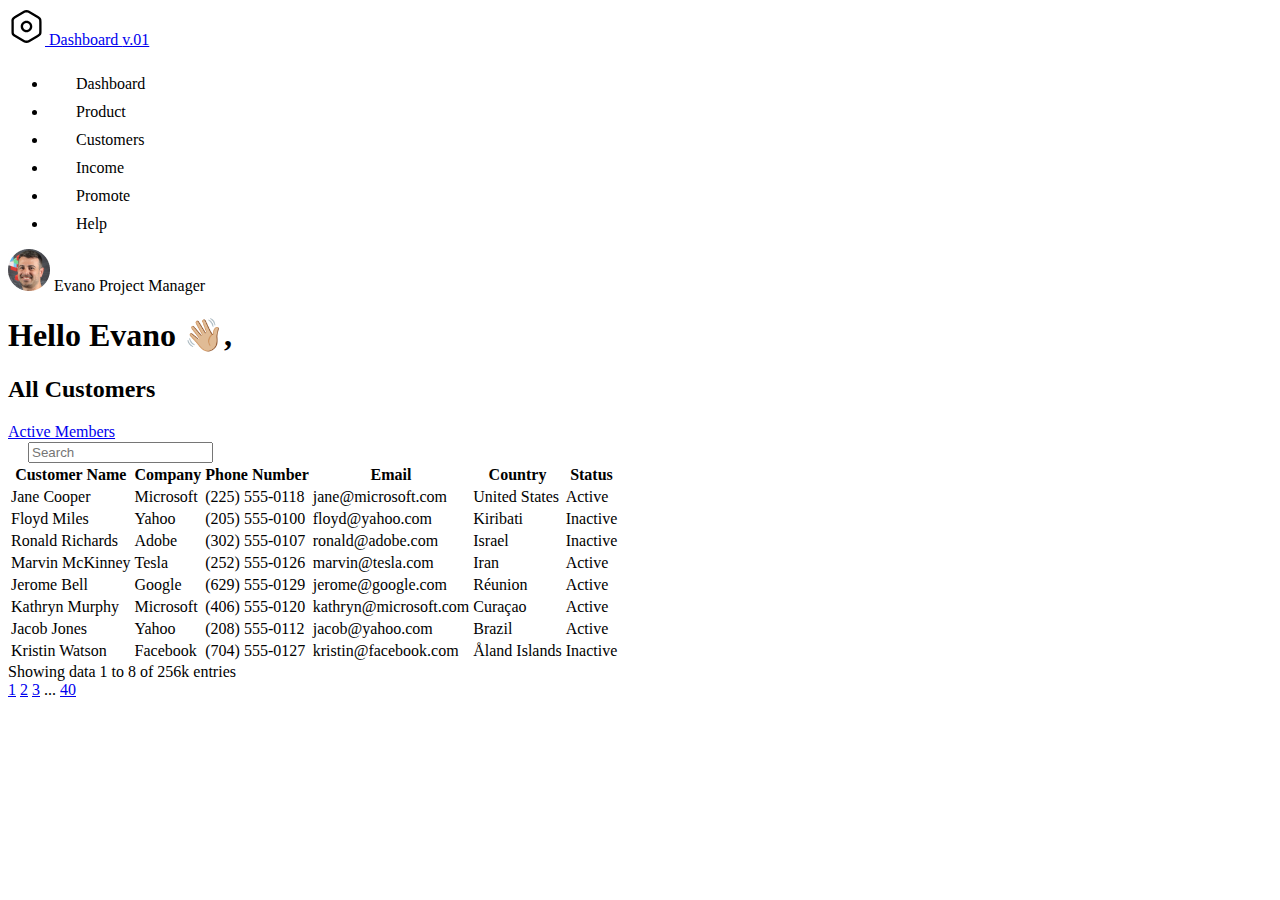
==== index.html @ 255f63c9 "add" ====
<!DOCTYPE html>
<html lang="en">
<head>
    <meta charset="UTF-8">
    <meta http-equiv="X-UA-Compatible" content="IE=edge">
    <meta name="viewport" content="width=device-width, initial-scale=1.0">
    <title>CRM Dashboard</title>
    <link rel="stylesheet" href="styles.css">
</head>
<body>
    <div class="dashboard-container">
       <!-- Sidebar -->
        <aside class="sidebar">

            <a class="sidebar" href="./index.html">
                <svg class="sidebar-svg" width="37" height="37">
                    <use href="./images/icons.svg#icon-setting"></use>
                </svg>                               
                Dashboard
                <span class="sidebar-accent">v.01</span>
            </a>

            <ul class="sidebar__menu">
                <li class="sidebar__menu-item">
                    <svg class="sidebar__menu-item-svg" width="24" height="24">
                        <use href="./images/icons.svg#icon-key-square"></use>
                    </svg>
                    Dashboard
                </li>
                
                <li class="sidebar__menu-item">
                    <svg class="sidebar__menu-item-svg" width="24" height="24">
                        <use href="./images/icons.svg#icon-d-square"></use>
                    </svg>
                    Product
                    <svg class="sidebar__menu-item-svg-right" width="16" height="16">
                        <use href="./images/icons.svg#icon-chevron-right"></use>
                    </svg>
                </li>

                <li class="sidebar__menu-item">
                    <svg class="sidebar__menu-item-svg" width="24" height="24">
                        <use href="./images/icons.svg#icon-user-square"></use>
                    </svg>
                    Customers
                    <svg class="sidebar__menu-item-svg-right" width="16" height="16">
                        <use href="./images/icons.svg#icon-chevron-right"></use>
                    </svg>
                </li>

                <li class="sidebar__menu-item">
                    <svg class="sidebar__menu-item-svg" width="24" height="24">
                        <use href="./images/icons.svg#icon-wallet-money"></use>
                    </svg>
                    Income
                    <svg class="sidebar__menu-item-svg-right" width="16" height="16">
                        <use href="./images/icons.svg#icon-chevron-right"></use>
                    </svg>
                </li>

                <li class="sidebar__menu-item">
                    <svg class="sidebar__menu-item-svg" width="24" height="24">
                        <use href="./images/icons.svg#icon-discount-shape"></use>
                    </svg>
                    Promote
                    <svg class="sidebar__menu-item-svg-right" width="16" height="16">
                        <use href="./images/icons.svg#icon-chevron-right"></use>
                    </svg>
                </li>

                <li class="sidebar__menu-item">
                    <svg class="sidebar__menu-item-svg" width="24" height="24">
                        <use href="./images/icons.svg#icon-message-question"></use>
                    </svg>
                    Help
                    <svg class="sidebar__menu-item-svg-right" width="16" height="16">
                        <use href="./images/icons.svg#icon-chevron-right"></use>
                    </svg>
                </li>
            </ul>
        </nav>

        <div class="sidebar__footer">
            <img src="./images/Ellipse.jpg" alt="Project Manager Evano">
            <span class="sidebar__footer-text">Evano</span>
            <span class="sidebar__footer-role">Project Manager</span>
        </div>
    </aside>

    <main class="main-content">
          <h1 class="main-content__title">Hello Evano 👋🏼,</h1>

          <section class="customers">
            <div class="customers__header">
              <h2 class="customers__header-title">All Customers</h2>
              <a href="#" class="customers__header-link">Active Members</a>
              <div class="customers__header-input-wrapper">
                <svg class="customers__header-input-svg" width="16" height="16">
                  <use href="./images/icons.svg#icon-search"></use>
                </svg>
                <input class="customers__header-input" type="text" placeholder="Search" />
              </div>
              
              
             
            </div>

            <table class="customers__table">
                <thead>
                    <tr>
                      <th>Customer Name</th>
                      <th>Company</th>
                      <th>Phone Number</th>
                      <th>Email</th>
                      <th>Country</th>
                      <th>Status</th>
                    </tr>
                </thead>
                <tbody>
                  <tr>
                    <td>Jane Cooper</td>
                    <td>Microsoft</td>
                    <td>(225) 555-0118</td>
                    <td>jane@microsoft.com</td>
                    <td>United States</td>
                    <td><span class="status status--active">Active</span></td>
                  </tr>
                  <tr>
                    <td>Floyd Miles</td>
                    <td>Yahoo</td>
                    <td>(205) 555-0100</td>
                    <td>floyd@yahoo.com</td>
                    <td>Kiribati</td>
                    <td><span class="status status--inactive">Inactive</span></td>
                  </tr>
                  <tr>
                    <td>Ronald Richards</td>
                    <td>Adobe</td>
                    <td>(302) 555-0107</td>
                    <td>ronald@adobe.com</td>
                    <td>Israel</td>
                    <td><span class="status status--inactive">Inactive</span></td>
                  </tr>
                  <tr>
                    <td>Marvin McKinney</td>
                    <td>Tesla</td>
                    <td>(252) 555-0126</td>
                    <td>marvin@tesla.com</td>
                    <td>Iran</td>
                    <td><span class="status status--active">Active</span></td>
                  </tr>
                  <tr>
                    <td>Jerome Bell</td>
                    <td>Google</td>
                    <td>(629) 555-0129</td>
                    <td>jerome@google.com</td>
                    <td>Réunion</td>
                    <td><span class="status status--active">Active</span></td>
                  </tr>
                  <tr>
                    <td>Kathryn Murphy</td>
                    <td>Microsoft</td>
                    <td>(406) 555-0120</td>
                    <td>kathryn@microsoft.com</td>
                    <td>Curaçao</td>
                    <td><span class="status status--active">Active</span></td>
                  </tr>
                  <tr>
                    <td>Jacob Jones</td>
                    <td>Yahoo</td>
                    <td>(208) 555-0112</td>
                    <td>jacob@yahoo.com</td>
                    <td>Brazil</td>
                    <td><span class="status status--active">Active</span></td>
                  </tr>
                  <tr>
                    <td>Kristin Watson</td>
                    <td>Facebook</td>
                    <td>(704) 555-0127</td>
                    <td>kristin@facebook.com</td>
                    <td>Åland Islands</td>
                    <td><span class="status status--active">Inactive</span></td>
                  </tr>
                    
                </tbody>
              </table>

              <div class="customers__pagination">
                <span>Showing data 1 to 8 of 256k entries</span>
                <nav class="pagination">
                    <a href="#" class="pagination__link">1</a>
                    <a href="#" class="pagination__link">2</a>
                    <a href="#" class="pagination__link">3</a>
                    <span>...</span>
                    <a href="#" class="pagination__link">40</a>
                </nav>
              </div>
        </section>
    </main>

    <!-- <script src="script.js"></script> -->
</body>
</html>
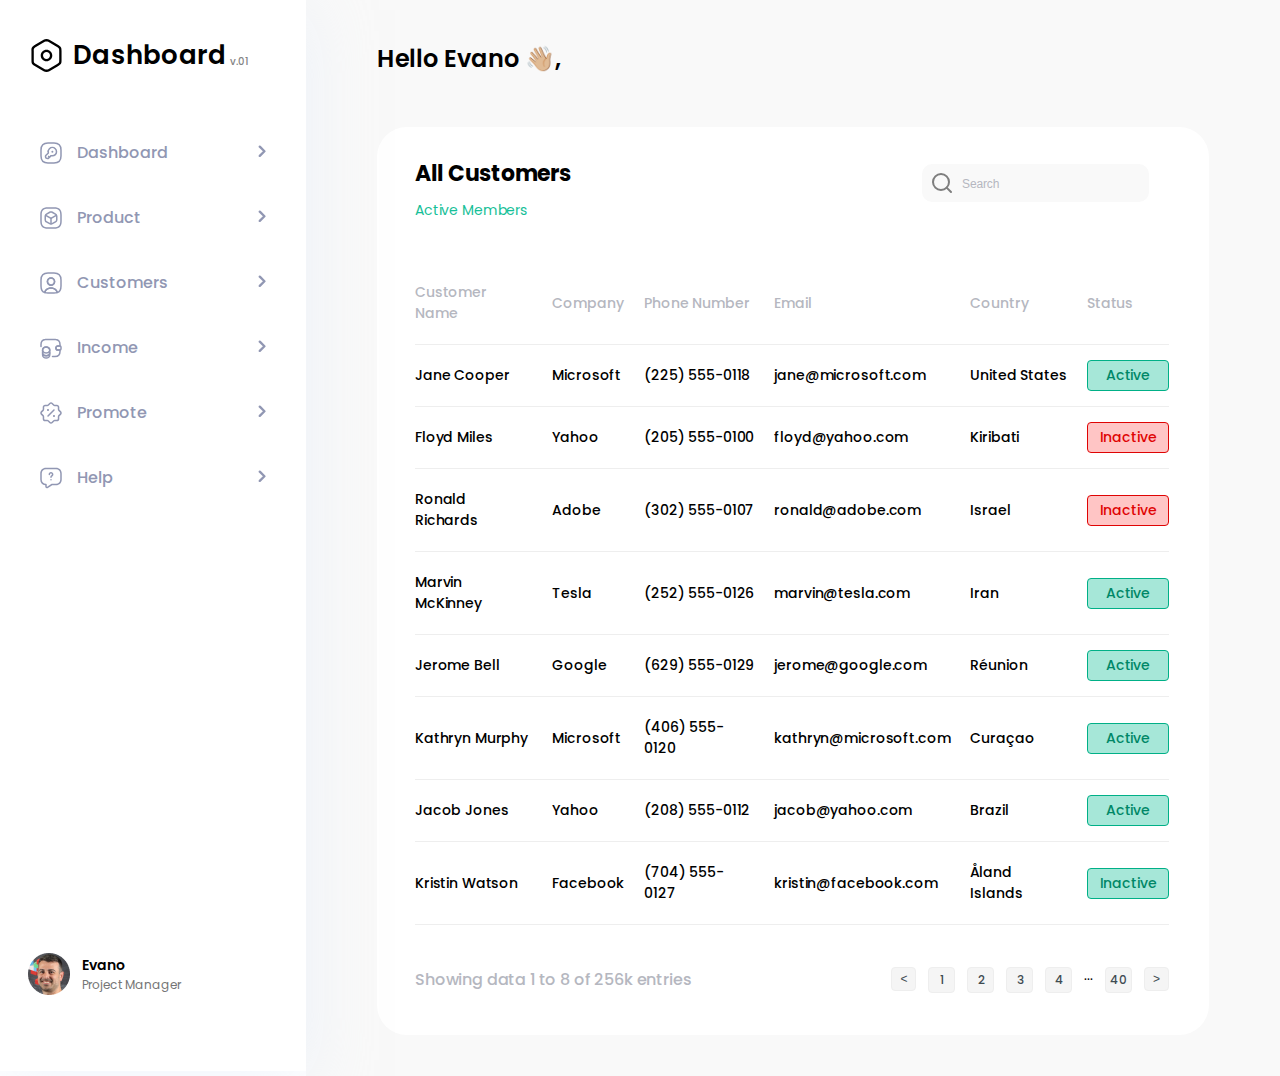
==== commit d3970bf1: "main style and html" ====
--- a/index.html
+++ b/index.html
@@ -4,90 +4,114 @@
     <meta charset="UTF-8">
     <meta http-equiv="X-UA-Compatible" content="IE=edge">
     <meta name="viewport" content="width=device-width, initial-scale=1.0">
+    <link href='https://fonts.googleapis.com/css?family=Poppins' rel='stylesheet'>
     <title>CRM Dashboard</title>
     <link rel="stylesheet" href="styles.css">
 </head>
 <body>
     <div class="dashboard-container">
        <!-- Sidebar -->
-        <aside class="sidebar">
-
-            <a class="sidebar" href="./index.html">
-                <svg class="sidebar-svg" width="37" height="37">
-                    <use href="./images/icons.svg#icon-setting"></use>
-                </svg>                               
+      <aside class="sidebar">
+
+        <a class="sidebar__logo" href="./index.html">
+            <svg class="sidebar__logo-svg" width="37" height="37">
+                <use href="./images/icons.svg#icon-setting"></use>
+            </svg>                               
+            Dashboard
+            <span class="sidebar__logo-accent">v.01</span>
+        </a>
+
+        <ul class="sidebar__menu">
+            <li class="sidebar__menu-item">
+                <svg class="sidebar__menu-item-svg" width="24" height="24">
+                    <use href="./images/icons.svg#icon-key-square"></use>
+                </svg>
                 Dashboard
-                <span class="sidebar-accent">v.01</span>
-            </a>
-
-            <ul class="sidebar__menu">
-                <li class="sidebar__menu-item">
-                    <svg class="sidebar__menu-item-svg" width="24" height="24">
-                        <use href="./images/icons.svg#icon-key-square"></use>
-                    </svg>
-                    Dashboard
-                </li>
-                
-                <li class="sidebar__menu-item">
-                    <svg class="sidebar__menu-item-svg" width="24" height="24">
-                        <use href="./images/icons.svg#icon-d-square"></use>
-                    </svg>
-                    Product
-                    <svg class="sidebar__menu-item-svg-right" width="16" height="16">
-                        <use href="./images/icons.svg#icon-chevron-right"></use>
-                    </svg>
-                </li>
-
-                <li class="sidebar__menu-item">
-                    <svg class="sidebar__menu-item-svg" width="24" height="24">
-                        <use href="./images/icons.svg#icon-user-square"></use>
-                    </svg>
-                    Customers
-                    <svg class="sidebar__menu-item-svg-right" width="16" height="16">
-                        <use href="./images/icons.svg#icon-chevron-right"></use>
-                    </svg>
-                </li>
-
-                <li class="sidebar__menu-item">
-                    <svg class="sidebar__menu-item-svg" width="24" height="24">
-                        <use href="./images/icons.svg#icon-wallet-money"></use>
-                    </svg>
-                    Income
-                    <svg class="sidebar__menu-item-svg-right" width="16" height="16">
-                        <use href="./images/icons.svg#icon-chevron-right"></use>
-                    </svg>
-                </li>
-
-                <li class="sidebar__menu-item">
-                    <svg class="sidebar__menu-item-svg" width="24" height="24">
-                        <use href="./images/icons.svg#icon-discount-shape"></use>
-                    </svg>
-                    Promote
-                    <svg class="sidebar__menu-item-svg-right" width="16" height="16">
-                        <use href="./images/icons.svg#icon-chevron-right"></use>
-                    </svg>
-                </li>
-
-                <li class="sidebar__menu-item">
-                    <svg class="sidebar__menu-item-svg" width="24" height="24">
-                        <use href="./images/icons.svg#icon-message-question"></use>
-                    </svg>
-                    Help
-                    <svg class="sidebar__menu-item-svg-right" width="16" height="16">
-                        <use href="./images/icons.svg#icon-chevron-right"></use>
-                    </svg>
-                </li>
-            </ul>
-        </nav>
-
-        <div class="sidebar__footer">
-            <img src="./images/Ellipse.jpg" alt="Project Manager Evano">
-            <span class="sidebar__footer-text">Evano</span>
-            <span class="sidebar__footer-role">Project Manager</span>
+                <svg class="sidebar__menu-item-svg-right" width="16" height="16">
+                  <use href="./images/icons.svg#icon-chevron-right"></use>
+                </svg>
+            </li>
+            
+            <li class="sidebar__menu-item">
+                <svg class="sidebar__menu-item-svg" width="24" height="24">
+                    <use href="./images/icons.svg#icon-d-square"></use>
+                </svg>
+                Product
+                <svg class="sidebar__menu-item-svg-right" width="16" height="16">
+                    <use href="./images/icons.svg#icon-chevron-right"></use>
+                </svg>
+            </li>
+
+            <li class="sidebar__menu-item">
+                <svg class="sidebar__menu-item-svg" width="24" height="24">
+                    <use href="./images/icons.svg#icon-user-square"></use>
+                </svg>
+                Customers
+                <svg class="sidebar__menu-item-svg-right" width="16" height="16">
+                    <use href="./images/icons.svg#icon-chevron-right"></use>
+                </svg>
+            </li>
+
+            <li class="sidebar__menu-item">
+                <svg class="sidebar__menu-item-svg" width="24" height="24">
+                    <use href="./images/icons.svg#icon-wallet-money"></use>
+                </svg>
+                Income
+                <svg class="sidebar__menu-item-svg-right" width="16" height="16">
+                    <use href="./images/icons.svg#icon-chevron-right"></use>
+                </svg>
+            </li>
+
+            <li class="sidebar__menu-item">
+                <svg class="sidebar__menu-item-svg" width="24" height="24">
+                    <use href="./images/icons.svg#icon-discount-shape"></use>
+                </svg>
+                Promote
+                <svg class="sidebar__menu-item-svg-right" width="16" height="16">
+                    <use href="./images/icons.svg#icon-chevron-right"></use>
+                </svg>
+            </li>
+
+            <li class="sidebar__menu-item">
+                <svg class="sidebar__menu-item-svg" width="24" height="24">
+                    <use href="./images/icons.svg#icon-message-question"></use>
+                </svg>
+                Help
+                <svg class="sidebar__menu-item-svg-right" width="16" height="16">
+                    <use href="./images/icons.svg#icon-chevron-right"></use>
+                </svg>
+            </li>
+        </ul>
+
+        <div class="sidebar__bottom">
+            <img 
+              class="sidebar__bottom-img"
+              srcset="./images/Ellipse.jpg 1x, ./images/Ellipse@2x.jpg 2x"
+              src="./images/Ellipse.jpg" 
+              alt="Project Manager Evano">
+            <div class="sidebar__bottom-text"> 
+              <span class="sidebar__bottom-name">Evano</span>
+              <span class="sidebar__bottom-role">Project Manager</span>
+            </div>
         </div>
-    </aside>
+      </aside>
 
     <main class="main-content">
+      <div class="sidebar__menu-mobile">
+        <button class="hamburger-menu sidebar__toggle" aria-label="Toggle sidebar">
+          <span class="sidebar__toggle-bar"></span>
+          <span class="sidebar__toggle-bar"></span>
+          <span class="sidebar__toggle-bar"></span>
+        </button>
+
+        <!-- <a class="sidebar__logo" href="./index.html">
+          <svg class="sidebar__logo-svg" width="37" height="37">
+              <use href="./images/icons.svg#icon-setting"></use>
+          </svg>                               
+          Dashboard
+          <span class="sidebar__logo-accent">v.01</span>
+        </a> -->
+      </div>
           <h1 class="main-content__title">Hello Evano 👋🏼,</h1>
 
           <section class="customers">
@@ -95,14 +119,11 @@
               <h2 class="customers__header-title">All Customers</h2>
               <a href="#" class="customers__header-link">Active Members</a>
               <div class="customers__header-input-wrapper">
-                <svg class="customers__header-input-svg" width="16" height="16">
+                <svg class="customers__header-input-svg" width="24" height="24">
                   <use href="./images/icons.svg#icon-search"></use>
                 </svg>
                 <input class="customers__header-input" type="text" placeholder="Search" />
               </div>
-              
-              
-             
             </div>
 
             <table class="customers__table">
@@ -179,25 +200,27 @@
                     <td>(704) 555-0127</td>
                     <td>kristin@facebook.com</td>
                     <td>Åland Islands</td>
-                    <td><span class="status status--active">Inactive</span></td>
-                  </tr>
-                    
+                    <td><span class="status status--active">Inactive</button></td>
+                  </tr>
                 </tbody>
               </table>
 
               <div class="customers__pagination">
                 <span>Showing data 1 to 8 of 256k entries</span>
                 <nav class="pagination">
+                  <button class="pagination__link">&lt;</button>
                     <a href="#" class="pagination__link">1</a>
                     <a href="#" class="pagination__link">2</a>
                     <a href="#" class="pagination__link">3</a>
-                    <span>...</span>
+                    <a href="#" class="pagination__link">4</a>
+                    <span class="pagination__link-middle">...</span>
                     <a href="#" class="pagination__link">40</a>
+                    <button class="pagination__link">&gt;</button>
                 </nav>
               </div>
         </section>
     </main>
 
-    <!-- <script src="script.js"></script> -->
+    <script src="script.js"></script> 
 </body>
 </html>
--- a/styles.css
+++ b/styles.css
@@ -0,0 +1,657 @@
+:root {  
+  --white: #FFFFFF;
+  --black: #000000;
+
+  --logo-second-color: #838383;
+  
+  --active: #5932EA;
+
+  --s-text-svg: #9197B3;
+  --s-manager-text-color: #757575;
+
+  --i-color: #E7E7E7;
+  --i-svg: #7E7E7E;
+
+  --p-green: #008767;
+  --p-green-light: #16C098;
+  --p-green-light-38:  rgba(22, 192, 152, 0.38);
+  --p-green-border: #00B087;
+  --p-red: #DF0404;
+  --p-red-ligth: #FFC5C5;
+  --p-first-text-color: #292D32;
+  --p-second-text-color: #B5B7C0;
+
+  --pf-button: #F5F5F5;
+  --pf-button-border: #EEEEEE;
+  --pf-button-text: #404B52;
+
+  
+/* s - sidebar
+   i - input
+   p - product
+   pf - product footer */
+}
+
+
+body {
+  font-family: 'Poppins';
+  margin: 0;
+  padding: 0;
+  box-sizing: border-box;
+  display: flex;
+  flex-direction: column;
+  min-height: 100%;
+}
+
+a {
+  text-decoration: none;
+}
+
+ul {
+  list-style: none;
+  margin: 0;
+  padding: 0;
+}
+
+p,h1,h2,h3,h4,h5,h6 {
+  margin: 0;
+}
+
+img,
+svg {
+  display: block;
+  max-width: 100%;
+  height: auto;
+
+}
+
+
+.dashboard-container {
+  display: grid;
+  grid-template-columns: 306px 1fr; 
+  min-height: 100vh;
+  height: 100%;
+}
+
+
+.sidebar {
+  background-color: var(--white);
+  color: var(--s-text-svg);
+  padding: 36px 28px 0 28px;
+  box-shadow: 0 10px 60px #E2ECF980; 
+  position: relative; 
+  height: 100%;
+}
+
+.sidebar__toggle {
+  display: none; 
+  flex-direction: column;
+  background: none;
+  border: none;
+  cursor: pointer;
+  padding: 10px;
+  position: absolute;
+  top: 20px;
+  left: 20px;
+}
+
+.sidebar__toggle-bar {
+  width: 25px;
+  height: 3px;
+  background-color: var(--black);
+  margin: 3px 0;
+  transition: all 0.3s ease;
+} 
+
+.sidebar__logo {
+  color: var(--black);
+  font-size: 26px;
+  display: flex;
+  align-items: center;
+  margin-bottom: 54px;
+  font-weight: 600;
+  letter-spacing: 0.01em;
+}
+
+.sidebar__logo-accent {
+  font-size: 10px;
+  color: var(--logo-second-color);
+  font-weight: 500;
+  padding-left: 4px;
+  vertical-align: baseline;
+  position: relative;
+  top: 6px; 
+  letter-spacing: -0.01em;
+}
+
+.sidebar__logo-svg {
+  fill:var(--black);
+  padding-right: 8px;
+}
+
+.sidebar__menu {
+  list-style: none;
+  padding: 0;
+  overflow-y: auto;
+}
+
+.sidebar__menu-item {
+  padding: 11px 8px 11px 11px;
+  margin-bottom: 18px;
+  font-weight: 500;
+  display: flex;
+  align-items: center;
+  position: relative; 
+  border-radius: 8px;
+  transition: all 50ms cubic-bezier(0.4, 0, 0.2, 1);
+}
+
+.sidebar__menu-item:hover {
+ background-color: var(--active);
+ color: var(--white);
+}
+
+.sidebar__menu-item-svg {
+  color: var(--s-text-svg);
+  padding-right: 14px;
+}
+
+.sidebar__menu-item-svg:hover {
+  fill: var(--white);
+}
+
+.sidebar__menu-item-svg-right {
+  display: flex;
+  align-items: center;
+  justify-content: center;
+  position: absolute;
+  right: 8px;
+}
+
+.sidebar__menu-item-svg-right:hover {
+  fill:var(--white);
+}
+
+.sidebar__bottom {
+  position: absolute;
+  display: flex;
+  align-items: center; 
+  width: 100%; 
+  bottom: 76px;
+  margin-top: auto;
+}
+
+.sidebar__bottom-text {
+  display: flex;
+  flex-direction: column;
+  justify-content: center;
+  padding-left: 12px;
+}
+
+.sidebar__bottom-name {
+  color: var(--black);
+  font-size: 14px;
+  font-weight: 600;
+}
+
+.sidebar__bottom-role {
+  color: var(--s-manager-text-color);
+  font-size: 12px;
+}
+
+
+
+.main-content {
+    padding: 41px 71px 0 71px;
+    background-color: #f9f9f9;
+    height: 100%;
+}
+
+.main-content__title {
+  font-size: 24px;
+  font-weight: 600;
+  padding-bottom: 51px;
+  margin: 0;
+}
+
+.customers{
+  background-color: var(--white);
+  border-radius: 30px;
+  padding: 30px 40px 42px 38px ;
+}
+
+.customers__header {
+  padding-bottom: 40px;
+  position: relative; 
+}
+
+.customers__header-title {
+  font-size: 22px;
+  font-weight: 700;
+  padding-bottom: 7px;
+}
+
+.customers__header-link {
+  font-size: 14px;
+  color: #16C098;
+  letter-spacing: -0.01em;
+}
+.customers__header-input-wrapper {
+  position: absolute;
+  bottom: 60px;
+  right: 20px;
+}
+
+.customers__header-input-svg {
+  position: absolute;
+  left: 8px;
+  top: 50%;
+  transform: translateY(-50%);
+  pointer-events: none;
+  fill: var(--i-svg);
+}
+
+.customers__header-input {
+  padding-left: 40px;
+  padding-right: 10px;
+  height: 36px;
+  background-color: #f9f9f9;
+  border: none;
+  color: var(--p-first-text-color);
+  border-radius: 10px;
+  display: flex;
+  align-items: center;
+}
+
+.customers__header-input::placeholder{
+  color: var(--p-second-text-color);
+  font-size: 12px;
+  letter-spacing: -0.01em;
+}
+
+.customers__header-input:focus {
+  border: 1px solid var(--i-svg);
+  outline: none;
+}
+
+.customers__table {
+  width: 100%;
+  border-collapse: collapse;
+  font-size: 14px;
+  font-weight: 500;
+  letter-spacing: -0.01em;
+  text-align: left;
+}
+
+.customers__table th,
+.customers__table td {
+  border-bottom: 1px solid var(--pf-button-border); 
+  font-weight: 500;
+  padding: 20px 20px 20px 0;
+}
+
+.customers__table td:last-child {
+  text-align: right;
+  padding: 0;
+}
+
+.customers__table th {
+  color: var(--p-second-text-color);
+}
+
+.status {
+  display: flex;
+  justify-content: center; 
+  align-items: center;
+  width: 80px;
+  height: 29px;
+  border-radius: 4px;
+  font-weight: 500;
+}
+
+.status--active {
+  background-color: var(--p-green-light-38);
+  color: var(--p-green);
+  border: 1px solid var(--p-green-border);
+}
+
+.status--inactive {
+  background-color: var(--p-red-ligth);
+  color: var(--p-red);
+  border: 1px solid var(--p-red);
+}
+
+.customers__pagination {
+  display: flex;
+  justify-content: space-between;
+  color: var(--p-second-text-color);
+  letter-spacing: -0.01em;
+  font-weight: 500;
+  padding-top: 42px;
+}
+
+.pagination {
+  display: flex;
+  gap: 12px;
+}
+
+.pagination__link {
+  display: flex;
+  justify-content: center;
+  align-items: center;
+  color: var(--pf-button-text);
+  width: 25px;
+  height: 24px;
+  font-size: 12px;
+  font-weight: 500;
+  background-color: var(--pf-button);
+  border: 1px solid var(--pf-button-border);
+  border-radius: 4px;
+  transition: all 50ms cubic-bezier(0.4, 0, 0.2, 1);
+}
+
+.pagination__link-middle {
+  color: var(--black);
+  font-size: 12px;
+}
+
+.pagination__link:hover {
+  background-color: var(--active);
+  color: var(--white);
+}
+
+
+
+@media screen and (max-width: 768px) {
+
+
+  .dashboard-container {
+
+    height: 100%;
+  }
+
+  .sidebar {
+    display: none; /* Сховати бокову панель за замовчуванням */
+    flex-direction: column;
+    position: relative;
+  }
+
+  .sidebar.open {
+    display: flex; /* Показати панель при відкритті */
+  }
+
+  .sidebar__toggle {
+    display: flex; /* Показати кнопку для мобільних пристроїв */
+  }
+
+  .sidebar__toggle.open .sidebar__toggle-bar:nth-child(1) {
+    transform: rotate(45deg);
+    top: 6px;
+  }
+  .sidebar__toggle.open .sidebar__toggle-bar:nth-child(2) {
+    opacity: 0;
+  }
+  .sidebar__toggle.open .sidebar__toggle-bar:nth-child(3) {
+    transform: rotate(-45deg);
+    top: -6px;
+  }
+  
+  .sidebar__logo {
+    color: var(--black);
+    font-size: 26px;
+    display: flex;
+    align-items: center;
+    margin-bottom: 54px;
+    font-weight: 600;
+    letter-spacing: 0.01em;
+  }
+  
+  .sidebar__logo-accent {
+    font-size: 10px;
+    color: var(--logo-second-color);
+    font-weight: 500;
+    padding-left: 4px;
+    vertical-align: baseline;
+    position: relative;
+    top: 6px; 
+    letter-spacing: -0.01em;
+  }
+  
+  .sidebar__logo-svg {
+    fill:var(--black);
+    padding-right: 8px;
+  }
+  
+  .sidebar__menu {
+    list-style: none;
+    padding: 0;
+    overflow-y: auto;
+  }
+  
+  .sidebar__menu-item {
+    padding: 11px 8px 11px 11px;
+    margin-bottom: 18px;
+    font-weight: 500;
+    display: flex;
+    align-items: center;
+    position: relative; 
+    border-radius: 8px;
+    transition: all 50ms cubic-bezier(0.4, 0, 0.2, 1);
+  }
+  
+  .sidebar__menu-item:hover {
+   background-color: var(--active);
+   color: var(--white);
+  }
+  
+  .sidebar__menu-item-svg {
+    color: var(--s-text-svg);
+    padding-right: 14px;
+  }
+  
+  .sidebar__menu-item-svg:hover {
+    fill: var(--white);
+  }
+  
+  .sidebar__menu-item-svg-right {
+    display: flex;
+    align-items: center;
+    justify-content: center;
+    position: absolute;
+    right: 8px;
+  }
+  
+  .sidebar__menu-item-svg-right:hover {
+    fill:var(--white);
+  }
+  
+  .sidebar__bottom {
+    position: absolute;
+    display: flex;
+    align-items: center; 
+    width: 100%; 
+    bottom: 76px;
+    margin-top: auto;
+  }
+  
+  .sidebar__bottom-text {
+    display: flex;
+    flex-direction: column;
+    justify-content: center;
+    padding-left: 12px;
+  }
+  
+  .sidebar__bottom-name {
+    color: var(--black);
+    font-size: 14px;
+    font-weight: 600;
+  }
+  
+  .sidebar__bottom-role {
+    color: var(--s-manager-text-color);
+    font-size: 12px;
+  }
+  
+  
+  
+  .main-content {
+      padding: 20зч;
+      background-color: #f9f9f9;
+      height: 100%;
+  }
+  
+  .main-content__title {
+    font-size: 24px;
+    font-weight: 600;
+    padding-bottom: 30px;
+    margin: 0;
+  }
+  
+  .customers{
+    background-color: var(--white);
+    border-radius: 30px;
+    padding: 30px 40px 42px 38px ;
+  }
+  
+  .customers__header {
+    padding-bottom: 40px;
+    position: relative; 
+  }
+  
+  .customers__header-title {
+    font-size: 22px;
+    font-weight: 700;
+    padding-bottom: 7px;
+  }
+  
+  .customers__header-link {
+    font-size: 14px;
+    color: #16C098;
+    letter-spacing: -0.01em;
+  }
+  .customers__header-input-wrapper {
+    position: absolute;
+    bottom: 60px;
+    right: 20px;
+  }
+  
+  .customers__header-input-svg {
+    position: absolute;
+    left: 8px;
+    top: 50%;
+    transform: translateY(-50%);
+    pointer-events: none;
+    fill: var(--i-svg);
+  }
+  
+  .customers__header-input {
+    padding-left: 40px;
+    padding-right: 10px;
+    height: 36px;
+    background-color: #f9f9f9;
+    border: none;
+    color: var(--p-first-text-color);
+    border-radius: 10px;
+    display: flex;
+    align-items: center;
+  }
+  
+  .customers__header-input::placeholder{
+    color: var(--p-second-text-color);
+    font-size: 12px;
+    letter-spacing: -0.01em;
+  }
+  
+  .customers__header-input:focus {
+    border: 1px solid var(--i-svg);
+    outline: none;
+  }
+  
+  .customers__table {
+    width: 100%;
+    border-collapse: collapse;
+    font-size: 14px;
+    font-weight: 500;
+    letter-spacing: -0.01em;
+    text-align: left;
+  }
+  
+  .customers__table th,
+  .customers__table td {
+    border-bottom: 1px solid var(--pf-button-border); 
+    font-weight: 500;
+    padding: 20px 20px 20px 0;
+  }
+  
+  .customers__table td:last-child {
+    text-align: right;
+    padding: 0;
+  }
+  
+  .customers__table th {
+    color: var(--p-second-text-color);
+  }
+  
+  .status {
+    display: flex;
+    justify-content: center; 
+    align-items: center;
+    width: 80px;
+    height: 29px;
+    border-radius: 4px;
+    font-weight: 500;
+  }
+  
+  .status--active {
+    background-color: var(--p-green-light-38);
+    color: var(--p-green);
+    border: 1px solid var(--p-green-border);
+  }
+  
+  .status--inactive {
+    background-color: var(--p-red-ligth);
+    color: var(--p-red);
+    border: 1px solid var(--p-red);
+  }
+  
+  .customers__pagination {
+    display: flex;
+    justify-content: space-between;
+    color: var(--p-second-text-color);
+    letter-spacing: -0.01em;
+    font-weight: 500;
+    padding-top: 42px;
+  }
+  
+  .pagination {
+    display: flex;
+    gap: 12px;
+  }
+  
+  .pagination__link {
+    display: flex;
+    justify-content: center;
+    align-items: center;
+    color: var(--pf-button-text);
+    width: 25px;
+    height: 24px;
+    font-size: 12px;
+    font-weight: 500;
+    background-color: var(--pf-button);
+    border: 1px solid var(--pf-button-border);
+    border-radius: 4px;
+    transition: all 50ms cubic-bezier(0.4, 0, 0.2, 1);
+  }
+  
+  .pagination__link-middle {
+    color: var(--black);
+    font-size: 12px;
+  }
+  
+  .pagination__link:hover {
+    background-color: var(--active);
+    color: var(--white);
+  }
+  
+  
+}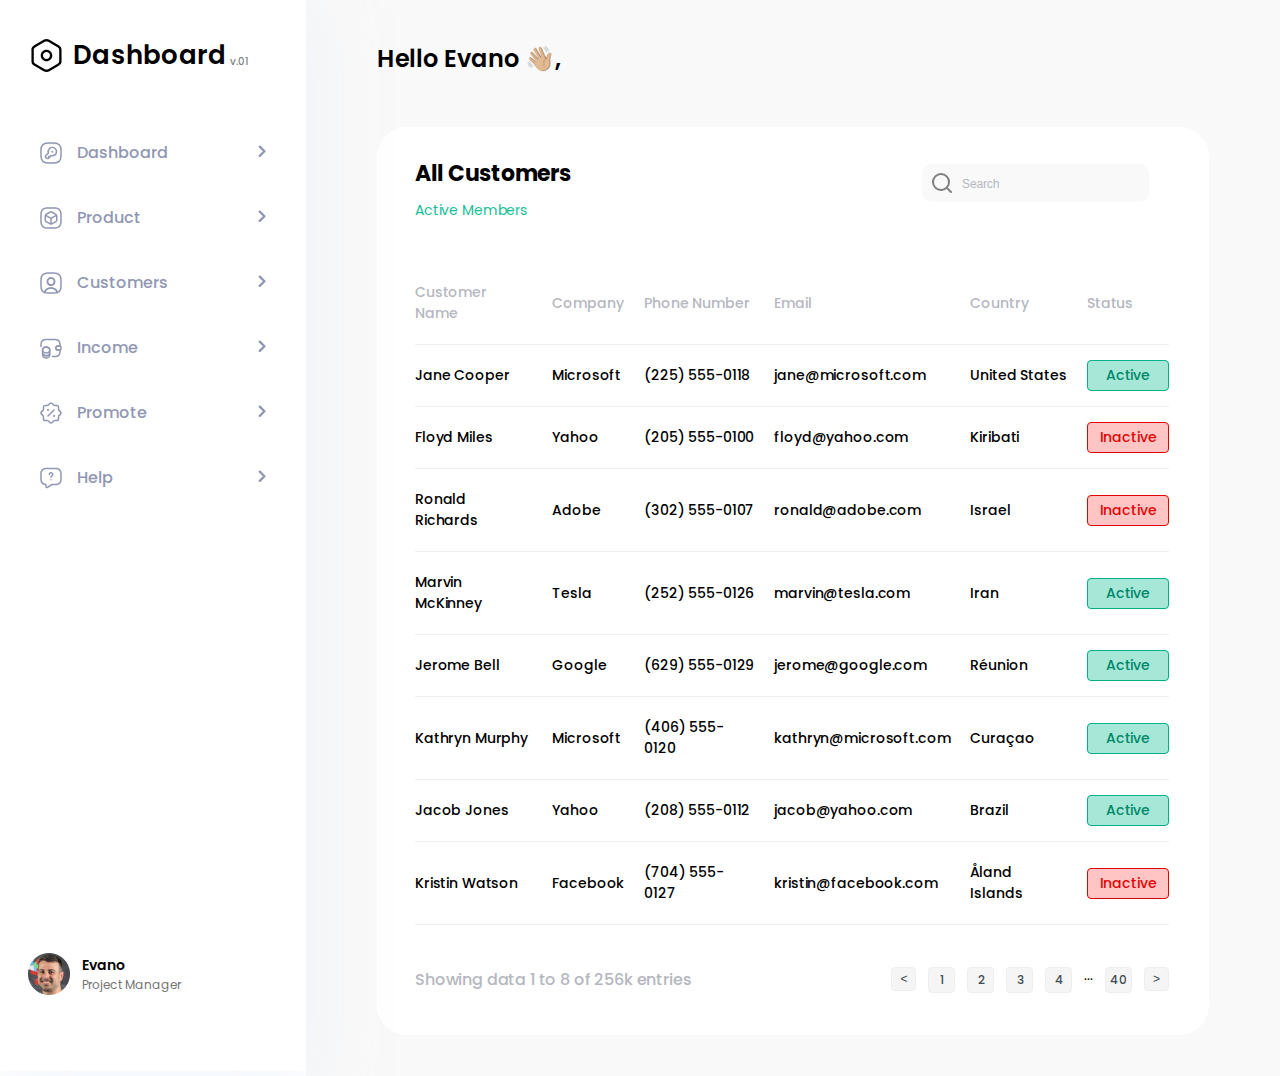
==== commit fae5c31b: "add versel" ====
--- a/index.html
+++ b/index.html
@@ -10,9 +10,7 @@
 </head>
 <body>
     <div class="dashboard-container">
-       <!-- Sidebar -->
       <aside class="sidebar">
-
         <a class="sidebar__logo" href="./index.html">
             <svg class="sidebar__logo-svg" width="37" height="37">
                 <use href="./images/icons.svg#icon-setting"></use>
@@ -20,6 +18,8 @@
             Dashboard
             <span class="sidebar__logo-accent">v.01</span>
         </a>
+
+        <h1 class="sidebar__title-mobile">Hello Evano 👋🏼,</h1>
 
         <ul class="sidebar__menu">
             <li class="sidebar__menu-item">
@@ -104,13 +104,13 @@
           <span class="sidebar__toggle-bar"></span>
         </button>
 
-        <!-- <a class="sidebar__logo" href="./index.html">
-          <svg class="sidebar__logo-svg" width="37" height="37">
+        <a class="main-content__logo" href="./index.html">
+          <svg class="main-content__logo-svg" width="29" height="29">
               <use href="./images/icons.svg#icon-setting"></use>
           </svg>                               
           Dashboard
-          <span class="sidebar__logo-accent">v.01</span>
-        </a> -->
+          <span class="main-content__logo-accent">v.01</span>
+        </a> 
       </div>
           <h1 class="main-content__title">Hello Evano 👋🏼,</h1>
 
@@ -200,7 +200,7 @@
                     <td>(704) 555-0127</td>
                     <td>kristin@facebook.com</td>
                     <td>Åland Islands</td>
-                    <td><span class="status status--active">Inactive</button></td>
+                    <td><span class="status status--inactive">Inactive</button></td>
                   </tr>
                 </tbody>
               </table>
@@ -210,9 +210,9 @@
                 <nav class="pagination">
                   <button class="pagination__link">&lt;</button>
                     <a href="#" class="pagination__link">1</a>
-                    <a href="#" class="pagination__link">2</a>
-                    <a href="#" class="pagination__link">3</a>
-                    <a href="#" class="pagination__link">4</a>
+                    <a href="#" class="pagination__link pagination__link-mobile">2</a>
+                    <a href="#" class="pagination__link pagination__link-mobile">3</a>
+                    <a href="#" class="pagination__link pagination__link-mobile">4</a>
                     <span class="pagination__link-middle">...</span>
                     <a href="#" class="pagination__link">40</a>
                     <button class="pagination__link">&gt;</button>
--- a/styles.css
+++ b/styles.css
@@ -41,6 +41,7 @@
   display: flex;
   flex-direction: column;
   min-height: 100%;
+  overflow-x: hidden;
 }
 
 a {
@@ -70,7 +71,6 @@
   display: grid;
   grid-template-columns: 306px 1fr; 
   min-height: 100vh;
-  height: 100%;
 }
 
 
@@ -129,6 +129,10 @@
   padding-right: 8px;
 }
 
+.sidebar__title-mobile {
+  display: none;
+}
+
 .sidebar__menu {
   list-style: none;
   padding: 0;
@@ -205,6 +209,10 @@
     padding: 41px 71px 0 71px;
     background-color: #f9f9f9;
     height: 100%;
+}
+
+.main-content__logo {
+  display: none;
 }
 
 .main-content__title {
@@ -362,296 +370,126 @@
 
 
 
-@media screen and (max-width: 768px) {
-
+@media screen and (max-width: 768px){
 
   .dashboard-container {
-
+    display: flex;
+    width: 100%;
+  }
+
+  .sidebar {
+    position: fixed;
+    top: 0;
+    left: -100%;
+    width: 250px;
     height: 100%;
-  }
-
-  .sidebar {
-    display: none; /* Сховати бокову панель за замовчуванням */
-    flex-direction: column;
+    transition: left 0.3s ease;
+    z-index: 1000;
+  }
+
+  .sidebar.show {
+    left: 0;
+  }
+
+  .hamburger-menu {
+    display: flex;
+    position: fixed;
+    top: 20px;
+    left: 20px;
+    z-index: 1001;
+  }
+
+  .sidebar__toggle-bar {
+    background-color: var(--black);
+  }
+
+  .sidebar__title-mobile {
+    display: flex;
+    font-size: 24px;
+    font-weight: 600;
+    padding-bottom: 40px;
+    margin: 0;
+  }
+
+  .main-content {
+    margin-left: 0;
+    padding: 100px 20px 20px 20px;
     position: relative;
   }
 
-  .sidebar.open {
-    display: flex; /* Показати панель при відкритті */
-  }
-
-  .sidebar__toggle {
-    display: flex; /* Показати кнопку для мобільних пристроїв */
-  }
-
-  .sidebar__toggle.open .sidebar__toggle-bar:nth-child(1) {
-    transform: rotate(45deg);
-    top: 6px;
-  }
-  .sidebar__toggle.open .sidebar__toggle-bar:nth-child(2) {
-    opacity: 0;
-  }
-  .sidebar__toggle.open .sidebar__toggle-bar:nth-child(3) {
-    transform: rotate(-45deg);
-    top: -6px;
-  }
-  
-  .sidebar__logo {
+  .main-content__title {
+    display: none;
+  }
+
+  .main-content__logo {
+    position: absolute;
+    right: 20px;
+    top: 25px;
     color: var(--black);
-    font-size: 26px;
+    font-size: 18px;
     display: flex;
     align-items: center;
     margin-bottom: 54px;
     font-weight: 600;
     letter-spacing: 0.01em;
   }
-  
-  .sidebar__logo-accent {
-    font-size: 10px;
+
+  .main-content__logo-accent {
+    font-size: 8px;
     color: var(--logo-second-color);
     font-weight: 500;
     padding-left: 4px;
     vertical-align: baseline;
     position: relative;
-    top: 6px; 
+    top: 4px; 
     letter-spacing: -0.01em;
   }
   
-  .sidebar__logo-svg {
+  .main-conten__logo-svg {
     fill:var(--black);
-    padding-right: 8px;
-  }
-  
-  .sidebar__menu {
-    list-style: none;
-    padding: 0;
-    overflow-y: auto;
-  }
-  
-  .sidebar__menu-item {
-    padding: 11px 8px 11px 11px;
-    margin-bottom: 18px;
-    font-weight: 500;
-    display: flex;
-    align-items: center;
-    position: relative; 
-    border-radius: 8px;
-    transition: all 50ms cubic-bezier(0.4, 0, 0.2, 1);
-  }
-  
-  .sidebar__menu-item:hover {
-   background-color: var(--active);
-   color: var(--white);
-  }
-  
-  .sidebar__menu-item-svg {
-    color: var(--s-text-svg);
-    padding-right: 14px;
-  }
-  
-  .sidebar__menu-item-svg:hover {
-    fill: var(--white);
-  }
-  
-  .sidebar__menu-item-svg-right {
-    display: flex;
-    align-items: center;
-    justify-content: center;
-    position: absolute;
-    right: 8px;
-  }
-  
-  .sidebar__menu-item-svg-right:hover {
-    fill:var(--white);
-  }
-  
-  .sidebar__bottom {
-    position: absolute;
-    display: flex;
-    align-items: center; 
-    width: 100%; 
-    bottom: 76px;
-    margin-top: auto;
-  }
-  
-  .sidebar__bottom-text {
-    display: flex;
-    flex-direction: column;
-    justify-content: center;
-    padding-left: 12px;
-  }
-  
-  .sidebar__bottom-name {
-    color: var(--black);
-    font-size: 14px;
-    font-weight: 600;
-  }
-  
-  .sidebar__bottom-role {
-    color: var(--s-manager-text-color);
-    font-size: 12px;
-  }
-  
-  
-  
-  .main-content {
-      padding: 20зч;
-      background-color: #f9f9f9;
-      height: 100%;
-  }
-  
-  .main-content__title {
-    font-size: 24px;
-    font-weight: 600;
-    padding-bottom: 30px;
-    margin: 0;
+    padding-right: 6px;
   }
   
   .customers{
-    background-color: var(--white);
-    border-radius: 30px;
-    padding: 30px 40px 42px 38px ;
-  }
-  
-  .customers__header {
-    padding-bottom: 40px;
-    position: relative; 
-  }
-  
-  .customers__header-title {
-    font-size: 22px;
-    font-weight: 700;
-    padding-bottom: 7px;
-  }
-  
-  .customers__header-link {
+    padding: 30px 20px 32px 20px ;
+  }
+
+  .customers__table {
+    overflow-x: auto;
+    display: block;
+    width: 100%;    
+  }
+
+  .customers__table th, .customers__table td {
+    padding: 10px;
+  }
+
+  .customers__table th {
     font-size: 14px;
-    color: #16C098;
-    letter-spacing: -0.01em;
-  }
-  .customers__header-input-wrapper {
-    position: absolute;
-    bottom: 60px;
-    right: 20px;
-  }
-  
-  .customers__header-input-svg {
-    position: absolute;
-    left: 8px;
-    top: 50%;
-    transform: translateY(-50%);
-    pointer-events: none;
-    fill: var(--i-svg);
-  }
-  
-  .customers__header-input {
-    padding-left: 40px;
-    padding-right: 10px;
-    height: 36px;
-    background-color: #f9f9f9;
-    border: none;
-    color: var(--p-first-text-color);
-    border-radius: 10px;
-    display: flex;
-    align-items: center;
-  }
-  
-  .customers__header-input::placeholder{
-    color: var(--p-second-text-color);
-    font-size: 12px;
-    letter-spacing: -0.01em;
-  }
-  
-  .customers__header-input:focus {
-    border: 1px solid var(--i-svg);
-    outline: none;
-  }
-  
-  .customers__table {
-    width: 100%;
-    border-collapse: collapse;
+  }
+
+  .customers__table td {
     font-size: 14px;
-    font-weight: 500;
-    letter-spacing: -0.01em;
-    text-align: left;
-  }
-  
-  .customers__table th,
-  .customers__table td {
-    border-bottom: 1px solid var(--pf-button-border); 
-    font-weight: 500;
-    padding: 20px 20px 20px 0;
-  }
-  
-  .customers__table td:last-child {
-    text-align: right;
-    padding: 0;
-  }
-  
-  .customers__table th {
-    color: var(--p-second-text-color);
-  }
-  
-  .status {
-    display: flex;
-    justify-content: center; 
-    align-items: center;
-    width: 80px;
-    height: 29px;
-    border-radius: 4px;
-    font-weight: 500;
-  }
-  
-  .status--active {
-    background-color: var(--p-green-light-38);
-    color: var(--p-green);
-    border: 1px solid var(--p-green-border);
-  }
-  
-  .status--inactive {
-    background-color: var(--p-red-ligth);
-    color: var(--p-red);
-    border: 1px solid var(--p-red);
-  }
-  
-  .customers__pagination {
-    display: flex;
-    justify-content: space-between;
-    color: var(--p-second-text-color);
-    letter-spacing: -0.01em;
-    font-weight: 500;
-    padding-top: 42px;
-  }
-  
-  .pagination {
-    display: flex;
-    gap: 12px;
-  }
-  
-  .pagination__link {
-    display: flex;
-    justify-content: center;
-    align-items: center;
-    color: var(--pf-button-text);
-    width: 25px;
-    height: 24px;
-    font-size: 12px;
-    font-weight: 500;
-    background-color: var(--pf-button);
-    border: 1px solid var(--pf-button-border);
-    border-radius: 4px;
-    transition: all 50ms cubic-bezier(0.4, 0, 0.2, 1);
-  }
-  
-  .pagination__link-middle {
-    color: var(--black);
-    font-size: 12px;
-  }
-  
-  .pagination__link:hover {
-    background-color: var(--active);
-    color: var(--white);
-  }
-  
-  
-}+  }
+
+  .customers__pagination{
+     font-size: 12px;
+  }
+
+  .pagination__link-mobile {
+    display: none;
+  }
+
+
+  .sidebar__logo {
+    display: none; 
+  }
+
+  .sidebar__menu-item {
+    margin-bottom: 10px;
+  }
+
+  .sidebar__bottom {
+  }
+}
+
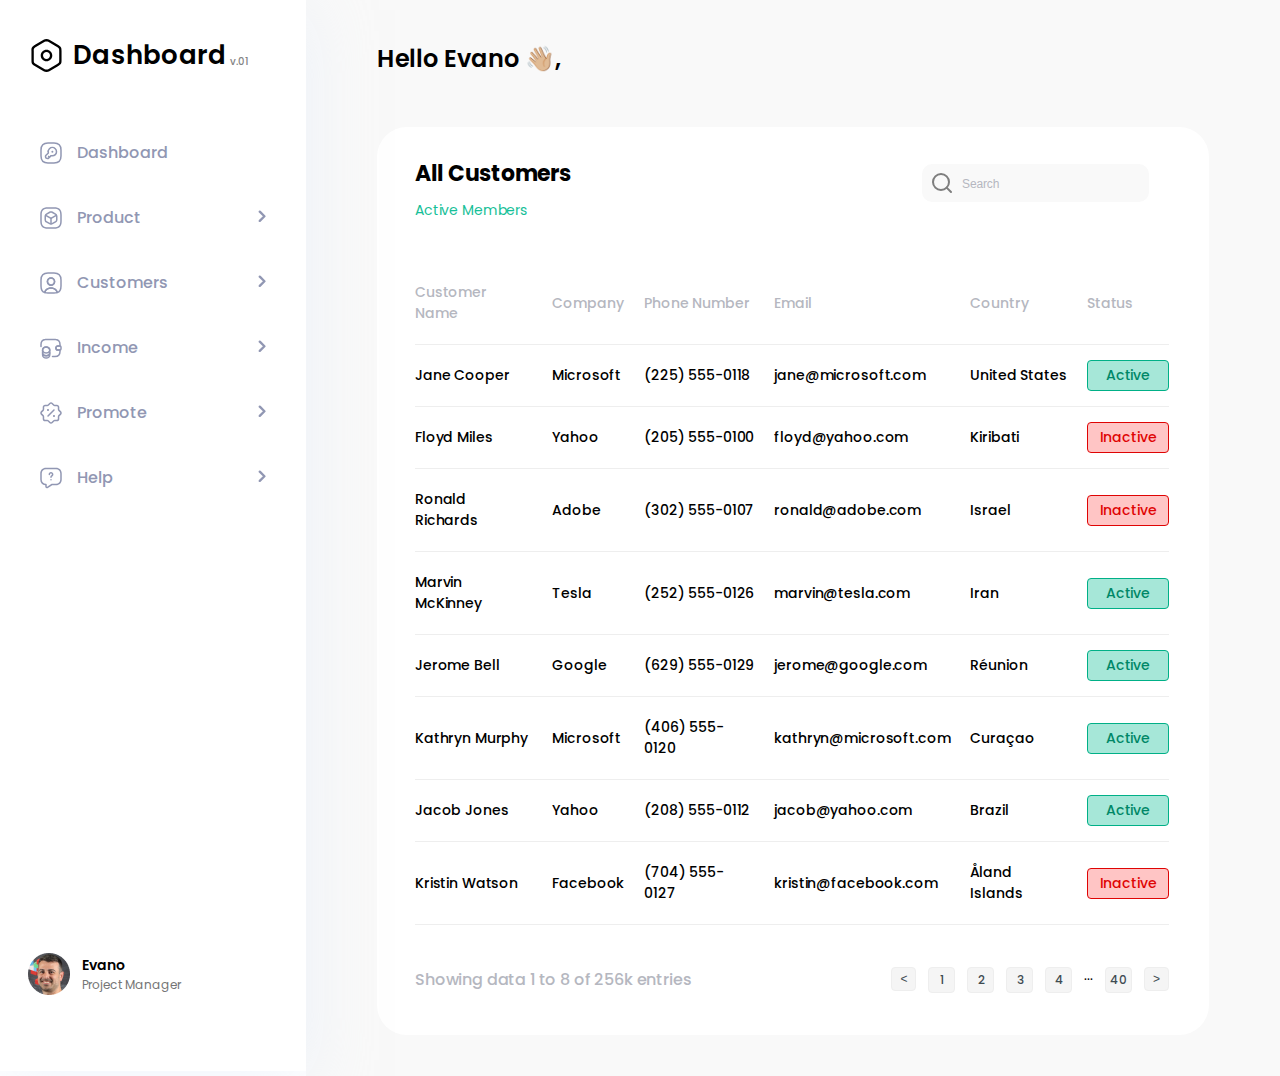
==== commit f833e24a: "add style and js" ====
--- a/index.html
+++ b/index.html
@@ -11,77 +11,89 @@
 <body>
     <div class="dashboard-container">
       <aside class="sidebar">
-        <a class="sidebar__logo" href="./index.html">
-            <svg class="sidebar__logo-svg" width="37" height="37">
-                <use href="./images/icons.svg#icon-setting"></use>
-            </svg>                               
-            Dashboard
-            <span class="sidebar__logo-accent">v.01</span>
-        </a>
-
-        <h1 class="sidebar__title-mobile">Hello Evano 👋🏼,</h1>
-
-        <ul class="sidebar__menu">
-            <li class="sidebar__menu-item">
-                <svg class="sidebar__menu-item-svg" width="24" height="24">
-                    <use href="./images/icons.svg#icon-key-square"></use>
-                </svg>
-                Dashboard
-                <svg class="sidebar__menu-item-svg-right" width="16" height="16">
-                  <use href="./images/icons.svg#icon-chevron-right"></use>
-                </svg>
-            </li>
-            
-            <li class="sidebar__menu-item">
-                <svg class="sidebar__menu-item-svg" width="24" height="24">
-                    <use href="./images/icons.svg#icon-d-square"></use>
-                </svg>
-                Product
-                <svg class="sidebar__menu-item-svg-right" width="16" height="16">
-                    <use href="./images/icons.svg#icon-chevron-right"></use>
-                </svg>
-            </li>
-
-            <li class="sidebar__menu-item">
-                <svg class="sidebar__menu-item-svg" width="24" height="24">
-                    <use href="./images/icons.svg#icon-user-square"></use>
-                </svg>
-                Customers
-                <svg class="sidebar__menu-item-svg-right" width="16" height="16">
-                    <use href="./images/icons.svg#icon-chevron-right"></use>
-                </svg>
-            </li>
-
-            <li class="sidebar__menu-item">
-                <svg class="sidebar__menu-item-svg" width="24" height="24">
-                    <use href="./images/icons.svg#icon-wallet-money"></use>
-                </svg>
-                Income
-                <svg class="sidebar__menu-item-svg-right" width="16" height="16">
-                    <use href="./images/icons.svg#icon-chevron-right"></use>
-                </svg>
-            </li>
-
-            <li class="sidebar__menu-item">
-                <svg class="sidebar__menu-item-svg" width="24" height="24">
-                    <use href="./images/icons.svg#icon-discount-shape"></use>
-                </svg>
-                Promote
-                <svg class="sidebar__menu-item-svg-right" width="16" height="16">
-                    <use href="./images/icons.svg#icon-chevron-right"></use>
-                </svg>
-            </li>
-
-            <li class="sidebar__menu-item">
-                <svg class="sidebar__menu-item-svg" width="24" height="24">
-                    <use href="./images/icons.svg#icon-message-question"></use>
-                </svg>
-                Help
-                <svg class="sidebar__menu-item-svg-right" width="16" height="16">
-                    <use href="./images/icons.svg#icon-chevron-right"></use>
-                </svg>
-            </li>
-        </ul>
+        <nav>
+          <a class="sidebar__logo" href="./index.html">
+              <svg class="sidebar__logo-svg" width="37" height="37">
+                  <use href="./images/icons.svg#icon-setting"></use>
+              </svg>                               
+              Dashboard
+              <span class="sidebar__logo-accent">v.01</span>
+          </a>
+
+          <h1 class="sidebar__title-mobile">Hello Evano 👋🏼,</h1>
+
+          <ul class="sidebar__menu">
+              <li>
+                <a class="sidebar__menu-item" href="./index.html">
+                  <svg class="sidebar__menu-item-svg" width="24" height="24">
+                      <use href="./images/icons.svg#icon-key-square"></use>
+                  </svg>
+                  Dashboard
+                  
+                </a>
+              </li>
+              
+              <li>
+                <a class="sidebar__menu-item" href="/empty.html">
+                  <svg class="sidebar__menu-item-svg" width="24" height="24">
+                      <use href="./images/icons.svg#icon-d-square"></use>
+                  </svg>
+                  Product
+                  <svg class="sidebar__menu-item-svg-right" width="16" height="16">
+                      <use href="./images/icons.svg#icon-chevron-right"></use>
+                  </svg>
+                </a>
+              </li>
+
+              <li>
+                <a class="sidebar__menu-item" href="/empty.html">
+                  <svg class="sidebar__menu-item-svg" width="24" height="24">
+                      <use href="./images/icons.svg#icon-user-square"></use>
+                  </svg>
+                  Customers
+                  <svg class="sidebar__menu-item-svg-right" width="16" height="16">
+                      <use href="./images/icons.svg#icon-chevron-right"></use>
+                  </svg>
+                </a>
+              </li>
+
+              <li>
+                <a class="sidebar__menu-item"href="/empty.html">
+                  <svg class="sidebar__menu-item-svg" width="24" height="24">
+                      <use href="./images/icons.svg#icon-wallet-money"></use>
+                  </svg>
+                  Income
+                  <svg class="sidebar__menu-item-svg-right" width="16" height="16">
+                      <use href="./images/icons.svg#icon-chevron-right"></use>
+                  </svg>
+                </a>
+              </li>
+
+              <li>
+                <a class="sidebar__menu-item" href="/empty.html">
+                  <svg class="sidebar__menu-item-svg" width="24" height="24">
+                      <use href="./images/icons.svg#icon-discount-shape"></use>
+                  </svg>
+                  Promote
+                  <svg class="sidebar__menu-item-svg-right" width="16" height="16">
+                      <use href="./images/icons.svg#icon-chevron-right"></use>
+                  </svg>
+                </a>
+              </li>
+
+              <li>
+                <a class="sidebar__menu-item" href="/empty.html">
+                  <svg class="sidebar__menu-item-svg" width="24" height="24">
+                      <use href="./images/icons.svg#icon-message-question"></use>
+                  </svg>
+                  Help
+                  <svg class="sidebar__menu-item-svg-right" width="16" height="16">
+                      <use href="./images/icons.svg#icon-chevron-right"></use>
+                  </svg>
+                </a>
+              </li>
+          </ul>
+        </nav>
 
         <div class="sidebar__bottom">
             <img 
@@ -105,7 +117,7 @@
         </button>
 
         <a class="main-content__logo" href="./index.html">
-          <svg class="main-content__logo-svg" width="29" height="29">
+          <svg class="main-content__logo-svg" width="37" height="37">
               <use href="./images/icons.svg#icon-setting"></use>
           </svg>                               
           Dashboard
@@ -117,7 +129,7 @@
           <section class="customers">
             <div class="customers__header">
               <h2 class="customers__header-title">All Customers</h2>
-              <a href="#" class="customers__header-link">Active Members</a>
+              <a href="#" class="customers__header-link" id="filter-active">Active Members</a>
               <div class="customers__header-input-wrapper">
                 <svg class="customers__header-input-svg" width="24" height="24">
                   <use href="./images/icons.svg#icon-search"></use>
--- a/styles.css
+++ b/styles.css
@@ -24,7 +24,6 @@
   --pf-button: #F5F5F5;
   --pf-button-border: #EEEEEE;
   --pf-button-text: #404B52;
-
   
 /* s - sidebar
    i - input
@@ -72,7 +71,9 @@
   grid-template-columns: 306px 1fr; 
   min-height: 100vh;
 }
-
+ 
+
+/* sidebar */
 
 .sidebar {
   background-color: var(--white);
@@ -83,25 +84,9 @@
   height: 100%;
 }
 
-.sidebar__toggle {
-  display: none; 
-  flex-direction: column;
-  background: none;
-  border: none;
-  cursor: pointer;
-  padding: 10px;
-  position: absolute;
-  top: 20px;
-  left: 20px;
-}
-
-.sidebar__toggle-bar {
-  width: 25px;
-  height: 3px;
-  background-color: var(--black);
-  margin: 3px 0;
-  transition: all 0.3s ease;
-} 
+.sidebar__menu-mobile {
+  display: none;
+}
 
 .sidebar__logo {
   color: var(--black);
@@ -140,6 +125,7 @@
 }
 
 .sidebar__menu-item {
+  color: var(--s-text-svg);
   padding: 11px 8px 11px 11px;
   margin-bottom: 18px;
   font-weight: 500;
@@ -170,6 +156,10 @@
   justify-content: center;
   position: absolute;
   right: 8px;
+}
+
+.sidebar__menu-item-svg-right.hidden {
+  display: none;
 }
 
 .sidebar__menu-item-svg-right:hover {
@@ -204,6 +194,7 @@
 }
 
 
+/* main-content */
 
 .main-content {
     padding: 41px 71px 0 71px;
@@ -298,6 +289,10 @@
   padding: 20px 20px 20px 0;
 }
 
+.customers__table td.inactive {
+  display: none;
+}
+
 .customers__table td:last-child {
   text-align: right;
   padding: 0;
@@ -369,6 +364,7 @@
 }
 
 
+/*media */
 
 @media screen and (max-width: 768px){
 
@@ -391,8 +387,16 @@
     left: 0;
   }
 
-  .hamburger-menu {
+  .sidebar__menu-mobile {
     display: flex;
+  }
+
+  .sidebar__toggle {
+    flex-direction: column;
+    background: none;
+    border: none;
+    cursor: pointer;
+    padding: 10px;
     position: fixed;
     top: 20px;
     left: 20px;
@@ -400,10 +404,15 @@
   }
 
   .sidebar__toggle-bar {
-    background-color: var(--black);
-  }
+    width: 25px;
+    height: 3px;
+    background-color: var(--p-first-text-color);
+    margin: 3px 0;
+    transition: all 0.3s ease;
+  } 
 
   .sidebar__title-mobile {
+    color: var(--p-first-text-color);
     display: flex;
     font-size: 24px;
     font-weight: 600;
@@ -412,7 +421,6 @@
   }
 
   .main-content {
-    margin-left: 0;
     padding: 100px 20px 20px 20px;
     position: relative;
   }
@@ -426,7 +434,7 @@
     right: 20px;
     top: 25px;
     color: var(--black);
-    font-size: 18px;
+    font-size: 26px;
     display: flex;
     align-items: center;
     margin-bottom: 54px;
@@ -435,19 +443,19 @@
   }
 
   .main-content__logo-accent {
-    font-size: 8px;
+    font-size: 10px;
     color: var(--logo-second-color);
     font-weight: 500;
     padding-left: 4px;
     vertical-align: baseline;
     position: relative;
-    top: 4px; 
+    top: 6px; 
     letter-spacing: -0.01em;
   }
   
-  .main-conten__logo-svg {
+  .main-content__logo-svg {
     fill:var(--black);
-    padding-right: 6px;
+    padding-right: 8px;
   }
   
   .customers{
@@ -455,23 +463,15 @@
   }
 
   .customers__table {
+    max-width: 100%;
     overflow-x: auto;
     display: block;
-    width: 100%;    
   }
 
   .customers__table th, .customers__table td {
     padding: 10px;
   }
 
-  .customers__table th {
-    font-size: 14px;
-  }
-
-  .customers__table td {
-    font-size: 14px;
-  }
-
   .customers__pagination{
      font-size: 12px;
   }
@@ -480,7 +480,6 @@
     display: none;
   }
 
-
   .sidebar__logo {
     display: none; 
   }
@@ -488,8 +487,4 @@
   .sidebar__menu-item {
     margin-bottom: 10px;
   }
-
-  .sidebar__bottom {
-  }
-}
-
+}